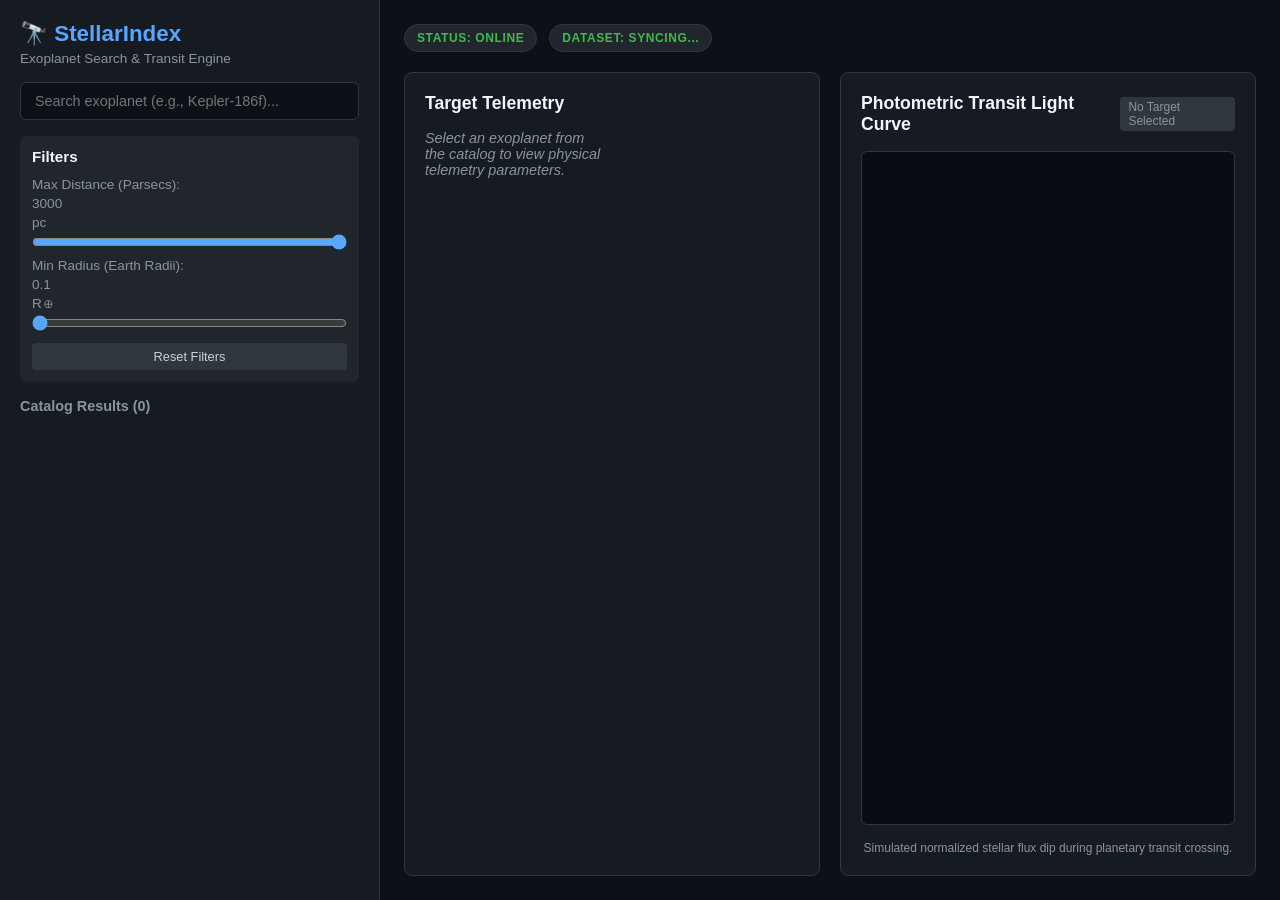
==== newtab.html @ a8bc1f7f "initial release of StellarIndex exoplanet search engine" ====
<!DOCTYPE html>
<html lang="en">
<head>
  <meta charset="UTF-8">
  <title>StellarIndex - Mission Control</title>
  <link rel="stylesheet" href="newtab.css">
</head>
<body>
  <div class="app-container">
    <!-- Sidebar: Search & Filter Panel -->
    <aside class="sidebar">
      <div class="brand">
        <h1>🔭 StellarIndex</h1>
        <p>Exoplanet Search & Transit Engine</p>
      </div>

      <div class="search-box">
        <input type="text" id="searchInput" placeholder="Search exoplanet (e.g., Kepler-186f)...">
      </div>

      <div class="filters">
        <h3>Filters</h3>
        <label>
          Max Distance (Parsecs): <span id="distVal">3000</span> pc
          <input type="range" id="distFilter" min="10" max="3000" value="3000" step="10">
        </label>
        <label>
          Min Radius (Earth Radii): <span id="radVal">0.1</span> R🜨
          <input type="range" id="radFilter" min="0.1" max="20" value="0.1" step="0.1">
        </label>
        <button id="resetFilters" class="btn-secondary">Reset Filters</button>
      </div>

      <div class="results-container">
        <h3>Catalog Results (<span id="resultCount">0</span>)</h3>
        <ul id="planetList">
          <!-- Dynamically populated -->
        </ul>
      </div>
    </aside>

    <!-- Main Content: Telemetry & Interactive Light Curve Canvas -->
    <main class="main-content">
      <header class="mission-header">
        <div class="telemetry-pill">STATUS: ONLINE</div>
        <div class="telemetry-pill" id="totalLoaded">DATASET: SYNCING...</div>
      </header>

      <div class="dashboard-grid">
        <!-- Selected Planet Card -->
        <div class="card telemetry-card">
          <h2>Target Telemetry</h2>
          <div id="planetDetails" class="telemetry-grid">
            <p class="placeholder-text">Select an exoplanet from the catalog to view physical telemetry parameters.</p>
          </div>
        </div>

        <!-- Photometric Transit Light Curve Canvas -->
        <div class="card canvas-card">
          <div class="card-header">
            <h2>Photometric Transit Light Curve</h2>
            <span id="targetNameBadge" class="badge">No Target Selected</span>
          </div>
          <div class="canvas-wrapper">
            <canvas id="transitCanvas"></canvas>
          </div>
          <p class="canvas-caption">Simulated normalized stellar flux dip during planetary transit crossing.</p>
        </div>
      </div>
    </main>
  </div>
  <script src="newtab.js"></script>
</body>
</html>
---- newtab.css ----
* {
    box-sizing: border-box;
    margin: 0;
    padding: 0;
  }
  
  body {
    font-family: -apple-system, BlinkMacSystemFont, "Segoe UI", Roboto, Helvetica, Arial, sans-serif;
    background-color: #0d1117;
    color: #c9d1d9;
    height: 100vh;
    overflow: hidden;
  }
  
  .app-container {
    display: flex;
    height: 100vh;
    width: 100vw;
  }
  
  /* Sidebar */
  .sidebar {
    width: 380px;
    background: #161b22;
    border-right: 1px solid #30363d;
    display: flex;
    flex-direction: column;
    padding: 20px;
    gap: 16px;
  }
  
  .brand h1 {
    font-size: 1.4rem;
    color: #58a6ff;
    margin-bottom: 4px;
  }
  
  .brand p {
    font-size: 0.85rem;
    color: #8b949e;
  }
  
  .search-box input {
    width: 100%;
    padding: 10px 14px;
    background: #0d1117;
    border: 1px solid #30363d;
    border-radius: 6px;
    color: #f0f6fc;
    font-size: 0.9rem;
    outline: none;
  }
  
  .search-box input:focus {
    border-color: #58a6ff;
  }
  
  .filters {
    display: flex;
    flex-direction: column;
    gap: 8px;
    font-size: 0.85rem;
    color: #8b949e;
    background: #21262d;
    padding: 12px;
    border-radius: 6px;
  }
  
  .filters h3 {
    color: #f0f6fc;
    font-size: 0.95rem;
    margin-bottom: 4px;
  }
  
  .filters label {
    display: flex;
    flex-direction: column;
    gap: 4px;
  }
  
  .filters input[type="range"] {
    accent-color: #58a6ff;
    cursor: pointer;
  }
  
  .btn-secondary {
    background: #30363d;
    color: #c9d1d9;
    border: none;
    padding: 6px 10px;
    border-radius: 4px;
    cursor: pointer;
    font-size: 0.8rem;
    margin-top: 4px;
    transition: background 0.2s;
  }
  
  .btn-secondary:hover {
    background: #484f58;
  }
  
  .results-container {
    flex: 1;
    display: flex;
    flex-direction: column;
    overflow: hidden;
  }
  
  .results-container h3 {
    font-size: 0.9rem;
    color: #8b949e;
    margin-bottom: 8px;
  }
  
  #planetList {
    list-style: none;
    overflow-y: auto;
    flex: 1;
    display: flex;
    flex-direction: column;
    gap: 6px;
    padding-right: 4px;
  }
  
  #planetList li {
    background: #21262d;
    padding: 10px 12px;
    border-radius: 6px;
    cursor: pointer;
    border: 1px solid transparent;
    transition: all 0.2s;
  }
  
  #planetList li:hover {
    border-color: #58a6ff;
    background: #30363d;
  }
  
  #planetList li.active {
    border-color: #58a6ff;
    background: #1f6feb33;
  }
  
  .planet-item-title {
    font-weight: 600;
    color: #58a6ff;
    font-size: 0.95rem;
  }
  
  .planet-item-sub {
    font-size: 0.8rem;
    color: #8b949e;
    margin-top: 2px;
  }
  
  /* Main Content */
  .main-content {
    flex: 1;
    display: flex;
    flex-direction: column;
    background: #0d1117;
    overflow-y: auto;
    padding: 24px;
    gap: 20px;
  }
  
  .mission-header {
    display: flex;
    gap: 12px;
  }
  
  .telemetry-pill {
    background: #21262d;
    border: 1px solid #30363d;
    padding: 6px 12px;
    border-radius: 20px;
    font-size: 0.75rem;
    font-weight: 700;
    letter-spacing: 0.05em;
    color: #3fb950;
  }
  
  .dashboard-grid {
    display: grid;
    grid-template-columns: 1fr 1fr;
    gap: 20px;
    flex: 1;
  }
  
  .card {
    background: #161b22;
    border: 1px solid #30363d;
    border-radius: 8px;
    padding: 20px;
    display: flex;
    flex-direction: column;
    gap: 16px;
  }
  
  .card h2 {
    font-size: 1.1rem;
    color: #f0f6fc;
  }
  
  .card-header {
    display: flex;
    justify-content: space-between;
    align-items: center;
  }
  
  .badge {
    background: #30363d;
    color: #8b949e;
    font-size: 0.75rem;
    padding: 3px 8px;
    border-radius: 4px;
  }
  
  .placeholder-text {
    color: #8b949e;
    font-size: 0.9rem;
    font-style: italic;
  }
  
  .telemetry-grid {
    display: grid;
    grid-template-columns: 1fr 1fr;
    gap: 12px;
  }
  
  .telemetric-metric {
    background: #21262d;
    padding: 12px;
    border-radius: 6px;
    border: 1px solid #30363d;
  }
  
  .metric-label {
    font-size: 0.75rem;
    color: #8b949e;
    text-transform: uppercase;
  }
  
  .metric-value {
    font-size: 1.1rem;
    font-weight: 600;
    color: #58a6ff;
    margin-top: 4px;
  }
  
  .canvas-wrapper {
    flex: 1;
    width: 100%;
    min-height: 280px;
    position: relative;
    background: #090d13;
    border-radius: 6px;
    border: 1px solid #30363d;
    overflow: hidden;
  }
  
  #transitCanvas {
    width: 100%;
    height: 100%;
    display: block;
  }
  
  .canvas-caption {
    font-size: 0.75rem;
    color: #8b949e;
    text-align: center;
  }
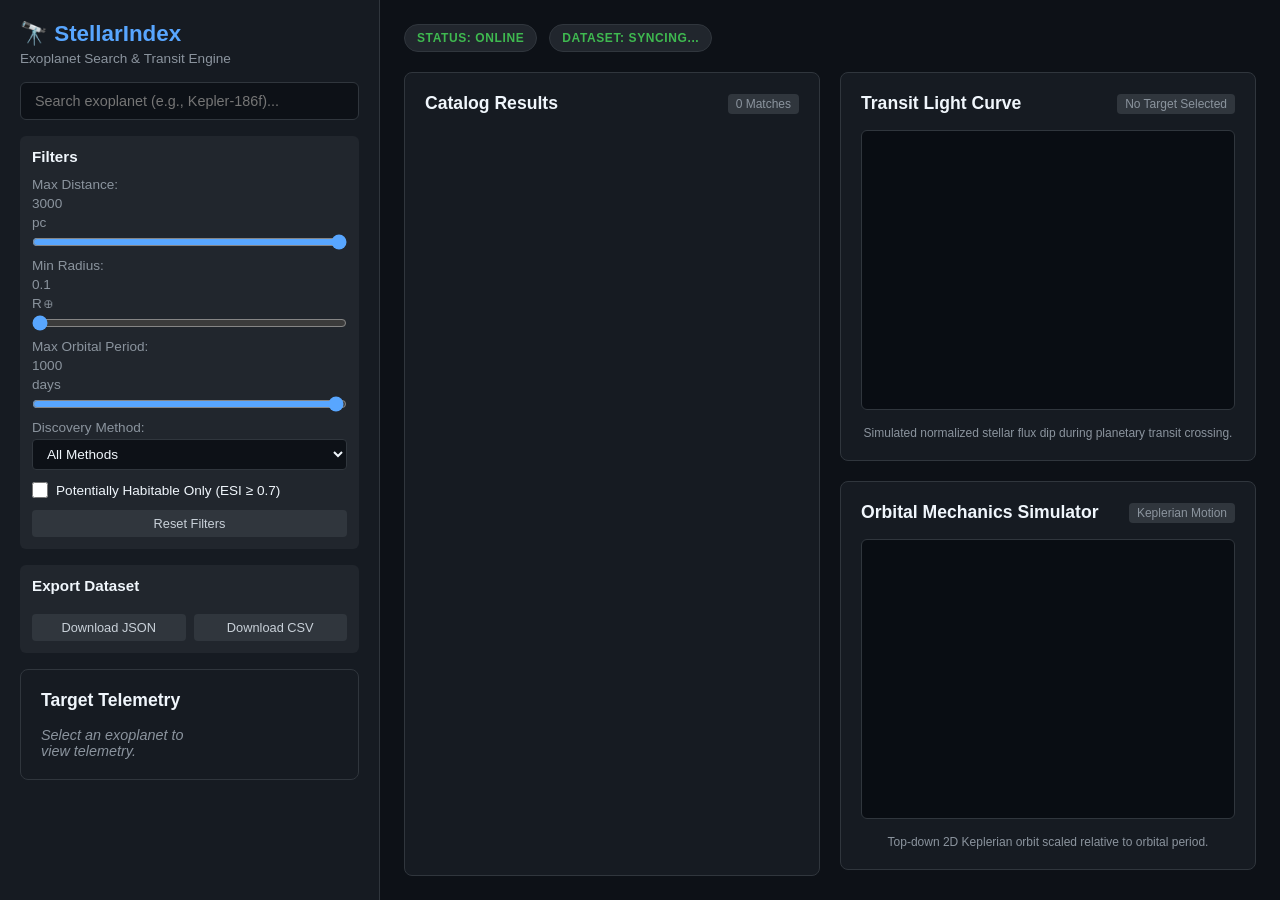
==== commit 6f5f4f24: "ESI grade, side-by-side exoplanet comparator, real-time orbital period simulator added" ====
--- a/newtab.html
+++ b/newtab.html
@@ -7,7 +7,7 @@
 </head>
 <body>
   <div class="app-container">
-    <!-- Sidebar: Search & Filter Panel -->
+    <!-- Left Sidebar: Search, Filters, & Telemetry Stats -->
     <aside class="sidebar">
       <div class="brand">
         <h1>🔭 StellarIndex</h1>
@@ -21,25 +21,58 @@
       <div class="filters">
         <h3>Filters</h3>
         <label>
-          Max Distance (Parsecs): <span id="distVal">3000</span> pc
+          Max Distance: <span id="distVal">3000</span> pc
           <input type="range" id="distFilter" min="10" max="3000" value="3000" step="10">
         </label>
         <label>
-          Min Radius (Earth Radii): <span id="radVal">0.1</span> R🜨
+          Min Radius: <span id="radVal">0.1</span> R🜨
           <input type="range" id="radFilter" min="0.1" max="20" value="0.1" step="0.1">
         </label>
+        <label>
+          Max Orbital Period: <span id="periodVal">1000</span> days
+          <input type="range" id="periodFilter" min="1" max="1000" value="1000" step="10">
+        </label>
+        <label>
+          Discovery Method:
+          <select id="methodFilter" class="select-dropdown">
+            <option value="all">All Methods</option>
+            <option value="Transit">Transit</option>
+            <option value="Radial Velocity">Radial Velocity</option>
+            <option value="Imaging">Imaging</option>
+            <option value="Microlensing">Microlensing</option>
+          </select>
+        </label>
+        
+        <label class="checkbox-label">
+          <input type="checkbox" id="habitabilityFilter"> Potentially Habitable Only (ESI ≥ 0.7)
+        </label>
+
         <button id="resetFilters" class="btn-secondary">Reset Filters</button>
       </div>
 
-      <div class="results-container">
-        <h3>Catalog Results (<span id="resultCount">0</span>)</h3>
-        <ul id="planetList">
-          <!-- Dynamically populated -->
-        </ul>
+      <!-- New Export Dataset Section -->
+      <div class="filters">
+        <h3>Export Dataset</h3>
+        <div class="export-btn-grid">
+          <button id="exportJsonBtn" class="btn-secondary">Download JSON</button>
+          <button id="exportCsvBtn" class="btn-secondary">Download CSV</button>
+        </div>
+      </div>
+
+      <!-- Telemetry Stats Card moved to the left sidebar -->
+      <!-- Telemetry Stats Card with Comparator Support -->
+      <div class="card telemetry-card">
+        <div class="card-header">
+          <h2>Target Telemetry</h2>
+          <button id="pinCompareBtn" class="btn-secondary" style="display: none;">Pin to Compare</button>
+        </div>
+        <div id="planetDetails" class="telemetry-grid">
+          <p class="placeholder-text">Select an exoplanet to view telemetry.</p>
+        </div>
       </div>
     </aside>
 
-    <!-- Main Content: Telemetry & Interactive Light Curve Canvas -->
+    <!-- Main Content (Right): Exoplanet Results List & Transit Canvas -->
     <main class="main-content">
       <header class="mission-header">
         <div class="telemetry-pill">STATUS: ONLINE</div>
@@ -47,24 +80,44 @@
       </header>
 
       <div class="dashboard-grid">
-        <!-- Selected Planet Card -->
-        <div class="card telemetry-card">
-          <h2>Target Telemetry</h2>
-          <div id="planetDetails" class="telemetry-grid">
-            <p class="placeholder-text">Select an exoplanet from the catalog to view physical telemetry parameters.</p>
+        <!-- Catalog Results List (Left side of right pane) -->
+        <div class="card results-card">
+          <div class="card-header">
+            <h2>Catalog Results</h2>
+            <span class="badge"><span id="resultCount">0</span> Matches</span>
+          </div>
+          <div class="results-container">
+            <ul id="planetList">
+              <!-- Dynamically populated -->
+            </ul>
           </div>
         </div>
 
-        <!-- Photometric Transit Light Curve Canvas -->
-        <div class="card canvas-card">
-          <div class="card-header">
-            <h2>Photometric Transit Light Curve</h2>
-            <span id="targetNameBadge" class="badge">No Target Selected</span>
+        <!-- Right Column: Visualizations Stack (Transit Curve + Orbital Simulator) -->
+        <div class="visualizations-stack">
+          <!-- Photometric Transit Light Curve Canvas -->
+          <div class="card canvas-card">
+            <div class="card-header">
+              <h2>Transit Light Curve</h2>
+              <span id="targetNameBadge" class="badge">No Target Selected</span>
+            </div>
+            <div class="canvas-wrapper">
+              <canvas id="transitCanvas"></canvas>
+            </div>
+            <p class="canvas-caption">Simulated normalized stellar flux dip during planetary transit crossing.</p>
           </div>
-          <div class="canvas-wrapper">
-            <canvas id="transitCanvas"></canvas>
+
+          <!-- Orbital Mechanics Simulator Canvas -->
+          <div class="card canvas-card">
+            <div class="card-header">
+              <h2>Orbital Mechanics Simulator</h2>
+              <span id="orbitPeriodBadge" class="badge">Keplerian Motion</span>
+            </div>
+            <div class="canvas-wrapper">
+              <canvas id="orbitCanvas"></canvas>
+            </div>
+            <p class="canvas-caption">Top-down 2D Keplerian orbit scaled relative to orbital period.</p>
           </div>
-          <p class="canvas-caption">Simulated normalized stellar flux dip during planetary transit crossing.</p>
         </div>
       </div>
     </main>
--- a/newtab.css
+++ b/newtab.css
@@ -18,7 +18,7 @@
     width: 100vw;
   }
   
-  /* Sidebar */
+  /* Sidebar (Left): Search, Filters, Stats */
   .sidebar {
     width: 380px;
     background: #161b22;
@@ -27,6 +27,7 @@
     flex-direction: column;
     padding: 20px;
     gap: 16px;
+    overflow-y: auto;
   }
   
   .brand h1 {
@@ -81,6 +82,22 @@
   .filters input[type="range"] {
     accent-color: #58a6ff;
     cursor: pointer;
+  }
+  
+  .select-dropdown {
+    width: 100%;
+    padding: 6px 10px;
+    background: #0d1117;
+    border: 1px solid #30363d;
+    border-radius: 4px;
+    color: #f0f6fc;
+    font-size: 0.85rem;
+    outline: none;
+    cursor: pointer;
+  }
+  
+  .select-dropdown:focus {
+    border-color: #58a6ff;
   }
   
   .btn-secondary {
@@ -99,61 +116,7 @@
     background: #484f58;
   }
   
-  .results-container {
-    flex: 1;
-    display: flex;
-    flex-direction: column;
-    overflow: hidden;
-  }
-  
-  .results-container h3 {
-    font-size: 0.9rem;
-    color: #8b949e;
-    margin-bottom: 8px;
-  }
-  
-  #planetList {
-    list-style: none;
-    overflow-y: auto;
-    flex: 1;
-    display: flex;
-    flex-direction: column;
-    gap: 6px;
-    padding-right: 4px;
-  }
-  
-  #planetList li {
-    background: #21262d;
-    padding: 10px 12px;
-    border-radius: 6px;
-    cursor: pointer;
-    border: 1px solid transparent;
-    transition: all 0.2s;
-  }
-  
-  #planetList li:hover {
-    border-color: #58a6ff;
-    background: #30363d;
-  }
-  
-  #planetList li.active {
-    border-color: #58a6ff;
-    background: #1f6feb33;
-  }
-  
-  .planet-item-title {
-    font-weight: 600;
-    color: #58a6ff;
-    font-size: 0.95rem;
-  }
-  
-  .planet-item-sub {
-    font-size: 0.8rem;
-    color: #8b949e;
-    margin-top: 2px;
-  }
-  
-  /* Main Content */
+  /* Main Content (Right) */
   .main-content {
     flex: 1;
     display: flex;
@@ -185,6 +148,7 @@
     grid-template-columns: 1fr 1fr;
     gap: 20px;
     flex: 1;
+    min-height: 500px;
   }
   
   .card {
@@ -222,30 +186,83 @@
     font-style: italic;
   }
   
+  /* Telemetry Grid (Stats in Sidebar) */
   .telemetry-grid {
     display: grid;
     grid-template-columns: 1fr 1fr;
-    gap: 12px;
+    gap: 10px;
   }
   
   .telemetric-metric {
     background: #21262d;
-    padding: 12px;
+    padding: 10px;
     border-radius: 6px;
     border: 1px solid #30363d;
   }
   
   .metric-label {
-    font-size: 0.75rem;
+    font-size: 0.7rem;
     color: #8b949e;
     text-transform: uppercase;
   }
   
   .metric-value {
-    font-size: 1.1rem;
+    font-size: 1rem;
     font-weight: 600;
     color: #58a6ff;
     margin-top: 4px;
+  }
+  
+  /* Results Card & List */
+  .results-card {
+    display: flex;
+    flex-direction: column;
+    overflow: hidden;
+  }
+  
+  .results-container {
+    flex: 1;
+    overflow-y: auto;
+    max-height: 520px;
+    padding-right: 4px;
+  }
+  
+  #planetList {
+    list-style: none;
+    display: flex;
+    flex-direction: column;
+    gap: 8px;
+  }
+  
+  #planetList li {
+    background: #21262d;
+    padding: 12px 16px;
+    border-radius: 6px;
+    cursor: pointer;
+    border: 1px solid transparent;
+    transition: all 0.2s;
+  }
+  
+  #planetList li:hover {
+    border-color: #58a6ff;
+    background: #30363d;
+  }
+  
+  #planetList li.active {
+    border-color: #58a6ff;
+    background: #1f6feb33;
+  }
+  
+  .planet-item-title {
+    font-weight: 600;
+    color: #58a6ff;
+    font-size: 1rem;
+  }
+  
+  .planet-item-sub {
+    font-size: 0.85rem;
+    color: #8b949e;
+    margin-top: 3px;
   }
   
   .canvas-wrapper {
@@ -259,7 +276,11 @@
     overflow: hidden;
   }
   
-  #transitCanvas {
+  /* Position canvases absolutely inside the wrapper to prevent off-center stretching */
+  #transitCanvas, #orbitCanvas {
+    position: absolute;
+    top: 0;
+    left: 0;
     width: 100%;
     height: 100%;
     display: block;
@@ -269,4 +290,158 @@
     font-size: 0.75rem;
     color: #8b949e;
     text-align: center;
+  }
+  .checkbox-label {
+    flex-direction: row !important;
+    align-items: center;
+    gap: 8px !important;
+    color: #f0f6fc;
+    font-size: 0.85rem;
+    cursor: pointer;
+    margin-top: 4px;
+  }
+  
+  .checkbox-label input[type="checkbox"] {
+    accent-color: #3fb950;
+    width: 16px;
+    height: 16px;
+    cursor: pointer;
+  }
+  
+  .esi-badge {
+    display: inline-block;
+    padding: 4px 8px;
+    border-radius: 4px;
+    font-weight: 700;
+    font-size: 0.8rem;
+    letter-spacing: 0.03em;
+  }
+  
+  .esi-high {
+    background: #1f883d33;
+    color: #3fb950;
+    border: 1px solid #1f883d;
+  }
+  
+  .esi-moderate {
+    background: #9e6a0333;
+    color: #d29922;
+    border: 1px solid #9e6a03;
+  }
+  
+  .esi-low {
+    background: #30363d;
+    color: #8b949e;
+    border: 1px solid #30363d;
+  }
+  /* Inline ESI badge inside catalog list items */
+.planet-item-header {
+    display: flex;
+    justify-content: space-between;
+    align-items: center;
+  }
+  
+  .esi-list-badge {
+    font-size: 0.7rem;
+    font-weight: 700;
+    padding: 2px 6px;
+    border-radius: 4px;
+    letter-spacing: 0.03em;
+  }
+  
+  /* Color Coding: Green (High), Yellow (Moderate), Red (Low) */
+  .esi-high {
+    background: #1f883d33;
+    color: #3fb950;
+    border: 1px solid #1f883d;
+  }
+  
+  .esi-moderate {
+    background: #9e6a0333;
+    color: #d29922;
+    border: 1px solid #9e6a03;
+  }
+  
+  .esi-low {
+    background: #da363333;
+    color: #f85149;
+    border: 1px solid #da3633;
+  }
+  /* Comparator styling */
+.comparator-container {
+    display: grid;
+    grid-template-columns: 1fr 1fr;
+    gap: 8px;
+    width: 100%;
+  }
+  
+  .compare-column {
+    background: #21262d;
+    padding: 8px;
+    border-radius: 6px;
+    border: 1px solid #30363d;
+    display: flex;
+    flex-direction: column;
+    gap: 6px;
+  }
+  
+  .compare-header {
+    font-size: 0.75rem;
+    font-weight: 700;
+    color: #58a6ff;
+    border-bottom: 1px solid #30363d;
+    padding-bottom: 4px;
+    margin-bottom: 2px;
+    white-space: nowrap;
+    overflow: hidden;
+    text-overflow: ellipsis;
+  }
+  
+  .compare-metric {
+    font-size: 0.8rem;
+    color: #c9d1d9;
+  }
+  
+  .compare-metric span {
+    font-weight: 600;
+    color: #f0f6fc;
+  }
+  
+  .pinned-banner {
+    grid-column: span 2;
+    background: #1f6feb22;
+    border: 1px solid #1f6feb;
+    color: #58a6ff;
+    padding: 6px 10px;
+    border-radius: 4px;
+    font-size: 0.75rem;
+    display: flex;
+    justify-content: space-between;
+    align-items: center;
+  }
+  
+  .btn-danger {
+    background: #da363333;
+    color: #f85149;
+    border: 1px solid #da3633;
+    padding: 2px 6px;
+    border-radius: 4px;
+    cursor: pointer;
+    font-size: 0.7rem;
+  }
+  
+  .btn-danger:hover {
+    background: #da363366;
+  }
+  .visualizations-stack {
+    display: flex;
+    flex-direction: column;
+    gap: 20px;
+    flex: 1;
+  }
+  .export-btn-grid {
+    display: grid;
+    grid-template-columns: 1fr 1fr;
+    gap: 8px;
+    margin-top: 4px;
   }
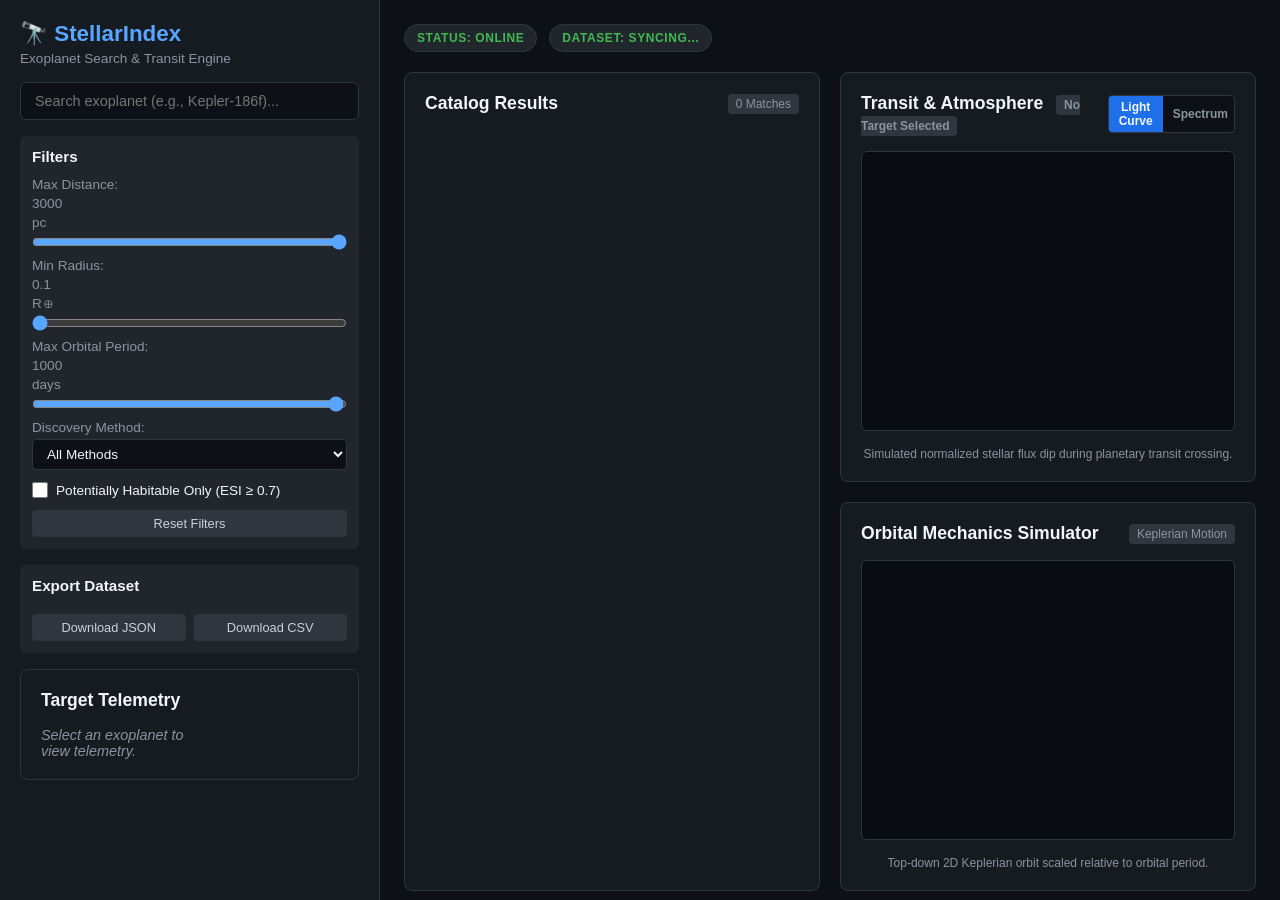
==== commit 2c97a4d9: "Added JWST spectrum graph with toggle" ====
--- a/newtab.html
+++ b/newtab.html
@@ -7,7 +7,7 @@
 </head>
 <body>
   <div class="app-container">
-    <!-- Left Sidebar: Search, Filters, & Telemetry Stats -->
+    <!-- Left Sidebar: Search, Filters, Export, & Telemetry Stats -->
     <aside class="sidebar">
       <div class="brand">
         <h1>🔭 StellarIndex</h1>
@@ -50,7 +50,7 @@
         <button id="resetFilters" class="btn-secondary">Reset Filters</button>
       </div>
 
-      <!-- New Export Dataset Section -->
+      <!-- Export Dataset Section -->
       <div class="filters">
         <h3>Export Dataset</h3>
         <div class="export-btn-grid">
@@ -59,8 +59,7 @@
         </div>
       </div>
 
-      <!-- Telemetry Stats Card moved to the left sidebar -->
-      <!-- Telemetry Stats Card with Comparator Support -->
+      <!-- Target Telemetry Card with Comparator Support -->
       <div class="card telemetry-card">
         <div class="card-header">
           <h2>Target Telemetry</h2>
@@ -72,7 +71,7 @@
       </div>
     </aside>
 
-    <!-- Main Content (Right): Exoplanet Results List & Transit Canvas -->
+    <!-- Main Content (Right): Exoplanet Results List & Visualizations Stack -->
     <main class="main-content">
       <header class="mission-header">
         <div class="telemetry-pill">STATUS: ONLINE</div>
@@ -93,18 +92,21 @@
           </div>
         </div>
 
-        <!-- Right Column: Visualizations Stack (Transit Curve + Orbital Simulator) -->
+        <!-- Right Column: Visualizations Stack (Transit/Spectrum + Orbital Simulator) -->
         <div class="visualizations-stack">
-          <!-- Photometric Transit Light Curve Canvas -->
+          <!-- Photometric Transit Light Curve / Transmission Spectrum Canvas -->
           <div class="card canvas-card">
             <div class="card-header">
-              <h2>Transit Light Curve</h2>
-              <span id="targetNameBadge" class="badge">No Target Selected</span>
+              <h2>Transit & Atmosphere <span id="targetNameBadge" class="badge" style="margin-left: 8px;">No Target Selected</span></h2>
+              <div class="toggle-group">
+                <button id="showLightCurve" class="btn-toggle active">Light Curve</button>
+                <button id="showSpectrum" class="btn-toggle">Spectrum</button>
+              </div>
             </div>
             <div class="canvas-wrapper">
               <canvas id="transitCanvas"></canvas>
             </div>
-            <p class="canvas-caption">Simulated normalized stellar flux dip during planetary transit crossing.</p>
+            <p id="canvasCaption" class="canvas-caption">Simulated normalized stellar flux dip during planetary transit crossing.</p>
           </div>
 
           <!-- Orbital Mechanics Simulator Canvas -->
--- a/newtab.css
+++ b/newtab.css
@@ -444,4 +444,31 @@
     grid-template-columns: 1fr 1fr;
     gap: 8px;
     margin-top: 4px;
+  }
+  .toggle-group {
+    display: flex;
+    background: #0d1117;
+    border: 1px solid #30363d;
+    border-radius: 4px;
+    overflow: hidden;
+  }
+  
+  .btn-toggle {
+    background: transparent;
+    color: #8b949e;
+    border: none;
+    padding: 4px 10px;
+    font-size: 0.75rem;
+    font-weight: 600;
+    cursor: pointer;
+    transition: all 0.2s;
+  }
+  
+  .btn-toggle:hover {
+    color: #c9d1d9;
+  }
+  
+  .btn-toggle.active {
+    background: #1f6feb;
+    color: #f0f6fc;
   }
